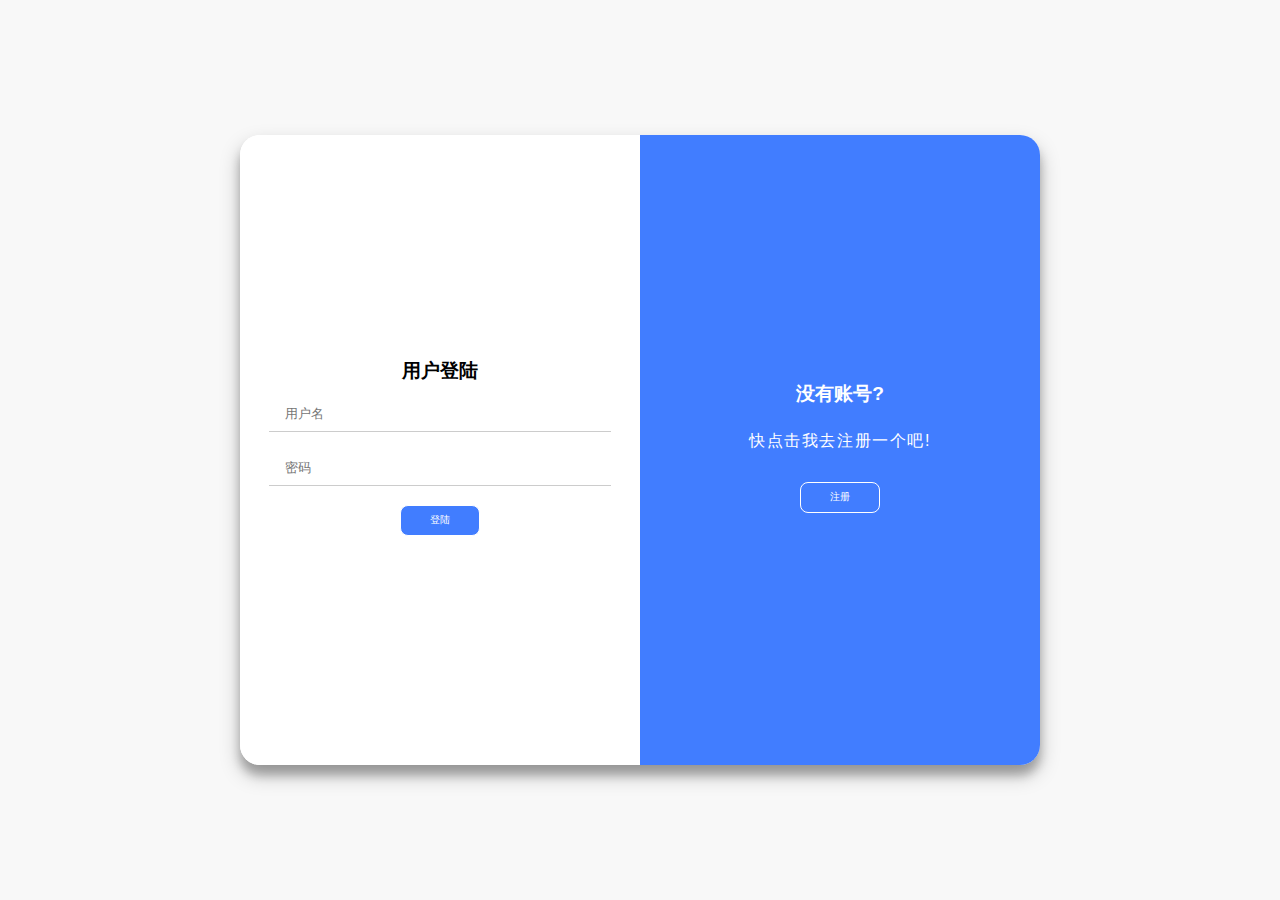
==== index.html @ 6f198053 "Rename Login && Sign.html to index.html" ====
<!DOCTYPE html>
<html lang="en">
<head>
    <meta charset="UTF-8">
    <meta http-equiv="X-UA-Compatible" content="IE=edge">
    <meta name="viewport" content="width=device-width, initial-scale=1.0">
    <title>Login && Sign</title>
    <link rel="stylesheet" href="./src/style.css">
</head>
<body>
    <div class = "container" id = "container">
        <!-- 注册 -->
        <div class = "form_container sign_up_container">
            <form action = "#">
                <h1>用户注册</h1>
                <input type="text" placeholder = "用户名">
                <input type="password" placeholder = "密码">
                <input type="email" placeholder = "邮箱">
                <button id = "send_code">发送验证码</button>
                <input type="text" placeholder = "验证码">
                <button>注册</button>
            </form>
        </div>
        <!-- 登陆 -->
        <div class = "form_container login_in_container">
            <form action = "#">
                <h1>用户登陆</h1>
                <input type="text" placeholder = "用户名">
                <input type="password" placeholder = "密码">
                <button>登陆</button>
            </form>
        </div>
        <!-- 侧边栏 -->
        <div class = "overlay_container">
            <div class = "overlay">
                <div class = "overlay_transiation overlay_left">
                    <h1>已有账号?</h1>
                    <p>快点击我去进行登陆吧!</p>
                    <button class = "ghost", id = "Login">登陆</button>
                </div>
                <div class = "overlay_transiation overlay_right">
                    <h1>没有账号?</h1>
                    <p>快点击我去注册一个吧!</p>
                    <button class = "ghost", id = "Sign">注册</button>
                </div>
            <div>
        </div>
    </div>
</body>
<script src = "./index.js"></script>
</html>
---- src/style.css ----
* {
    margin: 0;
    padding: 0;
    box-sizing: border-box;
}

body, html {
    font-family: Arial, Helvetica, sans-serif;
    background-color: #f8f8f8;
    /* 背景固定 */
    background-attachment: fixed;
    /* 弹性布局 */
    display: flex;
    flex-direction: column;
    justify-content: center;
    align-items: center;
    height: 100%;
    margin: 0 auto;

}

h1 {
    margin: 0.2rem;
    font-size: 1.2rem;
}

p {
    font-size: 1rem;
    line-height: 1.5rem;
    font-weight: 100;
    margin: 1.2rem 0;
    letter-spacing: 0.1rem;
}

a {
    color:aqua;
    font-size: 1rem;
    /* 下划线消失 */
    text-decoration: none;
}

.container {
    position: relative;
    background-color: #fff;
    border-radius: 20px;
    box-shadow: 0 10px 20px rgba(0, 0, 0, 0.25), 0 10px 10px rgba(0, 0, 0, 0.22);
    padding: 2rem;
    width: 50rem;
    height: 35rem;
    overflow : hidden;
    max-width: 100vw;
    min-height: 70vh;
}

.form_container form {
    background-color: #fff;
    /* 弹性布局 */
    display: flex;
    flex-direction: column;
    padding: 0 1.8rem;
    height: 100%;
    justify-content: center;
    align-items: center;
}

.form_container input {
    width: 100%;
    height: 2.2rem;
    text-indent: 1rem;
    border: 1px solid #ccc;
    border-left: none;
    border-right: none;
    border-top: none;
    /* 点击input边框消失 */
    outline: none;
    margin: 0.6rem 0;
}

.form_container button:active {
    transform: scale(0.95, 0.95);
}

.form_container button {
    padding: 0.4rem 1rem;
    background-color: #417dff;
    color: white;
    border: 1px solid #fff;
    outline: none;
    /* 点击鼠标指针变手 */
    cursor: pointer;
    width: 5rem;
    border-radius: 8px;
    transition: all 100mx ease-in;
    margin: 0.6rem 0;
    font-size: 0.6rem;
    padding: 0.5rem 0;
}

button#send_code {
    width: 100%;
}

button.ghost {
    background: transparent;
    border-color: #fff;
    border: 1px solid #fff;
    outline: none;
    cursor: pointer;
    width: 5rem;
    border-radius: 8px;
    transition: all 800ms ease-in;
    margin: 0.6rem 0;
    padding: 0.5rem 0;
    color: white;
    font-size: 0.6rem;
}

button.ghost:active {
    transform: scale(0.95, 0.95);
}

.form_container {
    position: absolute;
    top: 0;
    height: 100%;
    transition: all 500ms ease-in;
}

.sign_up_container {
    left:  0;
    width: 50%;
    opacity: 0;
    z-index: 1;
}

.login_in_container {
    left:  0;
    width: 50%;
    z-index: 2;
}

.overlay {
    background: #417dff;
    width: 200%;
    height: 100%;
    position: relative;
    left: -100%;
    transition: all 0.6s ease-in-out;
    color: white;
}

.overlay_container {
    position: absolute;
    top: 0;
    right: 0;
    width: 50%;
    height: 100%;
    overflow: hidden;
    transition: all 0.6s ease-in-out;
    z-index: 99;
}

.overlay_transiation {
    position: absolute;
    top: 0;
    display: flex;
    flex-direction: column;
    justify-content: center;
    align-items: center;
    width: 50%;
    height: 100%;
    padding: 0 2.2rem;
}

.overlay_right {
    right: 0;
}

.container.right_transiation_active .overlay_container {
    transform: translateX(-100%);
}

.container.right_transiation_active .login_in_container {
    transform: translateX(100%);
}

.container.right_transiation_active .sign_up_container {
    transform: translateX(100%);
    opacity: 1;
    z-index: 5;
    transition: all 0.6s ease-in-out;
}

.container.right_transiation_active .overlay {
    transform: translateX(50%);
}

.container.right_transiation_active .overlay_left {
    transform: translateX(0);
    transition: all 0.6s ease-in-out;
}

.container.right_transiation_active .overlay_right {
    transform: translateX(20%);
    transition: all 0.6s ease-in-out;
}
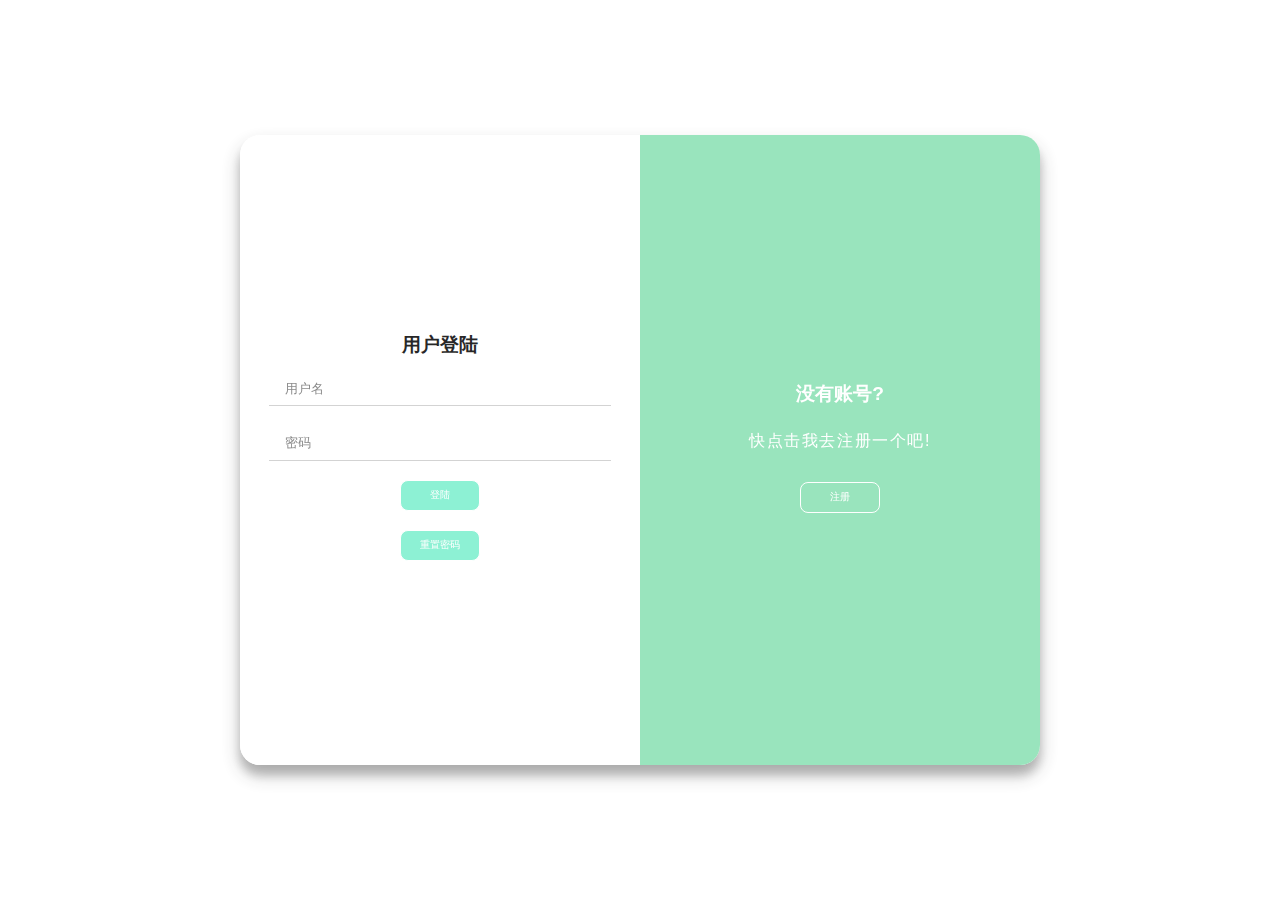
==== commit 54b45148: "up2" ====
--- a/index.html
+++ b/index.html
@@ -5,7 +5,30 @@
     <meta http-equiv="X-UA-Compatible" content="IE=edge">
     <meta name="viewport" content="width=device-width, initial-scale=1.0">
     <title>Login && Sign</title>
-    <link rel="stylesheet" href="./src/style.css">
+    <link rel="stylesheet" href="./css/style.css">
+    <script src = "./js/Bmob-2.4.0.min.js"></script>
+    <script>
+        Bmob.initialize("83f1411ff91fab7d", "000000");
+        Bmob.debug(true);
+        function register() {
+            let params = {
+                username: document.getElementById("username").value,
+                password: document.getElementById("password").value,
+            }
+            Bmob.User.register(params).then(res => {
+                location.href = "index.html";
+            }).catch(err => {
+                alert(err.error);
+            });
+        }
+        function login() {
+            Bmob.User.login(document.getElementById("uname").value, document.getElementById("pword").value).then(res => {
+                location.href = "task/index.html";
+            }).catch(err => {
+                alert(err.error);
+            });
+        }
+    </script>
 </head>
 <body>
     <div class = "container" id = "container">
@@ -13,21 +36,19 @@
         <div class = "form_container sign_up_container">
             <form action = "#">
                 <h1>用户注册</h1>
-                <input type="text" placeholder = "用户名">
-                <input type="password" placeholder = "密码">
-                <input type="email" placeholder = "邮箱">
-                <button id = "send_code">发送验证码</button>
-                <input type="text" placeholder = "验证码">
-                <button>注册</button>
+                <input type="text" id = "username" placeholder = "用户名">
+                <input type="password" id = "password" placeholder = "密码">
+                <button onclick = "register()">注册</button>
             </form>
         </div>
         <!-- 登陆 -->
         <div class = "form_container login_in_container">
             <form action = "#">
                 <h1>用户登陆</h1>
-                <input type="text" placeholder = "用户名">
-                <input type="password" placeholder = "密码">
-                <button>登陆</button>
+                <input type="text" id = "uname" placeholder = "用户名">
+                <input type="password" id = "pword" placeholder = "密码">
+                <button onclick = "login()">登陆</button>
+                <button onclick = "window.open('reset.html')">重置密码</button>
             </form>
         </div>
         <!-- 侧边栏 -->
@@ -46,6 +67,7 @@
             <div>
         </div>
     </div>
+<script src = "./js/index.js"></script>
 </body>
-<script src = "./index.js"></script>
 </html>
+        --- a/css/style.css
+++ b/css/style.css
@@ -0,0 +1,210 @@
+* {
+    margin: 0;
+    padding: 0;
+    box-sizing: border-box;
+}
+
+body, html {
+    font-family: Arial, Helvetica, sans-serif;
+    background-image: url(答题背景.jpg);
+    background-position: center;
+    background-attachment: fixed;
+    background-repeat: no-repeat;
+    background-size: contain;
+    /* 背景固定 */
+    /* 弹性布局 */
+    display: flex;
+    flex-direction: column;
+    justify-content: center;
+    align-items: center;
+    height: 100%;
+    margin: 0 auto;
+
+}
+
+h1 {
+    margin: 0.2rem;
+    font-size: 1.2rem;
+}
+
+p {
+    font-size: 1rem;
+    line-height: 1.5rem;
+    font-weight: 100;
+    margin: 1.2rem 0;
+    letter-spacing: 0.1rem;
+}
+
+a {
+    color:aqua;
+    font-size: 1rem;
+    /* 下划线消失 */
+    text-decoration: none;
+}
+
+.container {
+    position: relative;
+    background-color: #fff;
+    opacity: 0.85;
+    border-radius: 20px;
+    box-shadow: 0 10px 20px rgba(0, 0, 0, 0.25), 0 10px 10px rgba(0, 0, 0, 0.22);
+    padding: 2rem;
+    width: 50rem;
+    height: 35rem;
+    overflow : hidden;
+    max-width: 100vw;
+    min-height: 70vh;
+}
+
+.form_container form {
+    background-color: #fff;
+    /* 弹性布局 */
+    display: flex;
+    flex-direction: column;
+    padding: 0 1.8rem;
+    height: 100%;
+    justify-content: center;
+    align-items: center;
+}
+
+.form_container input {
+    width: 100%;
+    height: 2.2rem;
+    text-indent: 1rem;
+    border: 1px solid #ccc;
+    border-left: none;
+    border-right: none;
+    border-top: none;
+    /* 点击input边框消失 */
+    outline: none;
+    margin: 0.6rem 0;
+}
+
+.form_container button:active {
+    transform: scale(0.95, 0.95);
+}
+
+.form_container button {
+    padding: 0.4rem 1rem;
+    background-color: #79efcd;
+    color: white;
+    border: 1px solid #fff;
+    outline: none;
+    /* 点击鼠标指针变手 */
+    cursor: pointer;
+    width: 5rem;
+    border-radius: 8px;
+    transition: all 100mx ease-in;
+    margin: 0.6rem 0;
+    font-size: 0.6rem;
+    padding: 0.5rem 0;
+}
+
+button#send_code {
+    width: 100%;
+}
+
+button.ghost {
+    background: transparent;
+    border-color: #fff;
+    border: 1px solid #fff;
+    outline: none;
+    cursor: pointer;
+    width: 5rem;
+    border-radius: 8px;
+    transition: all 800ms ease-in;
+    margin: 0.6rem 0;
+    padding: 0.5rem 0;
+    color: white;
+    font-size: 0.6rem;
+}
+
+button.ghost:active {
+    transform: scale(0.95, 0.95);
+}
+
+.form_container {
+    position: absolute;
+    top: 0;
+    height: 100%;
+    transition: all 500ms ease-in;
+}
+
+.sign_up_container {
+    left:  0;
+    width: 50%;
+    opacity: 0;
+    z-index: 1;
+}
+
+.login_in_container {
+    left:  0;
+    width: 50%;
+    z-index: 2;
+}
+
+.overlay {
+    background: rgb(135, 224, 177);
+    width: 200%;
+    height: 100%;
+    position: relative;
+    left: -100%;
+    transition: all 0.6s ease-in-out;
+    color: white;
+}
+
+.overlay_container {
+    position: absolute;
+    top: 0;
+    right: 0;
+    width: 50%;
+    height: 100%;
+    overflow: hidden;
+    transition: all 0.6s ease-in-out;
+    z-index: 99;
+}
+
+.overlay_transiation {
+    position: absolute;
+    top: 0;
+    display: flex;
+    flex-direction: column;
+    justify-content: center;
+    align-items: center;
+    width: 50%;
+    height: 100%;
+    padding: 0 2.2rem;
+}
+
+.overlay_right {
+    right: 0;
+}
+
+.container.right_transiation_active .overlay_container {
+    transform: translateX(-100%);
+}
+
+.container.right_transiation_active .login_in_container {
+    transform: translateX(100%);
+}
+
+.container.right_transiation_active .sign_up_container {
+    transform: translateX(100%);
+    opacity: 1;
+    z-index: 5;
+    transition: all 0.6s ease-in-out;
+}
+
+.container.right_transiation_active .overlay {
+    transform: translateX(50%);
+}
+
+.container.right_transiation_active .overlay_left {
+    transform: translateX(0);
+    transition: all 0.6s ease-in-out;
+}
+
+.container.right_transiation_active .overlay_right {
+    transform: translateX(20%);
+    transition: all 0.6s ease-in-out;
+}